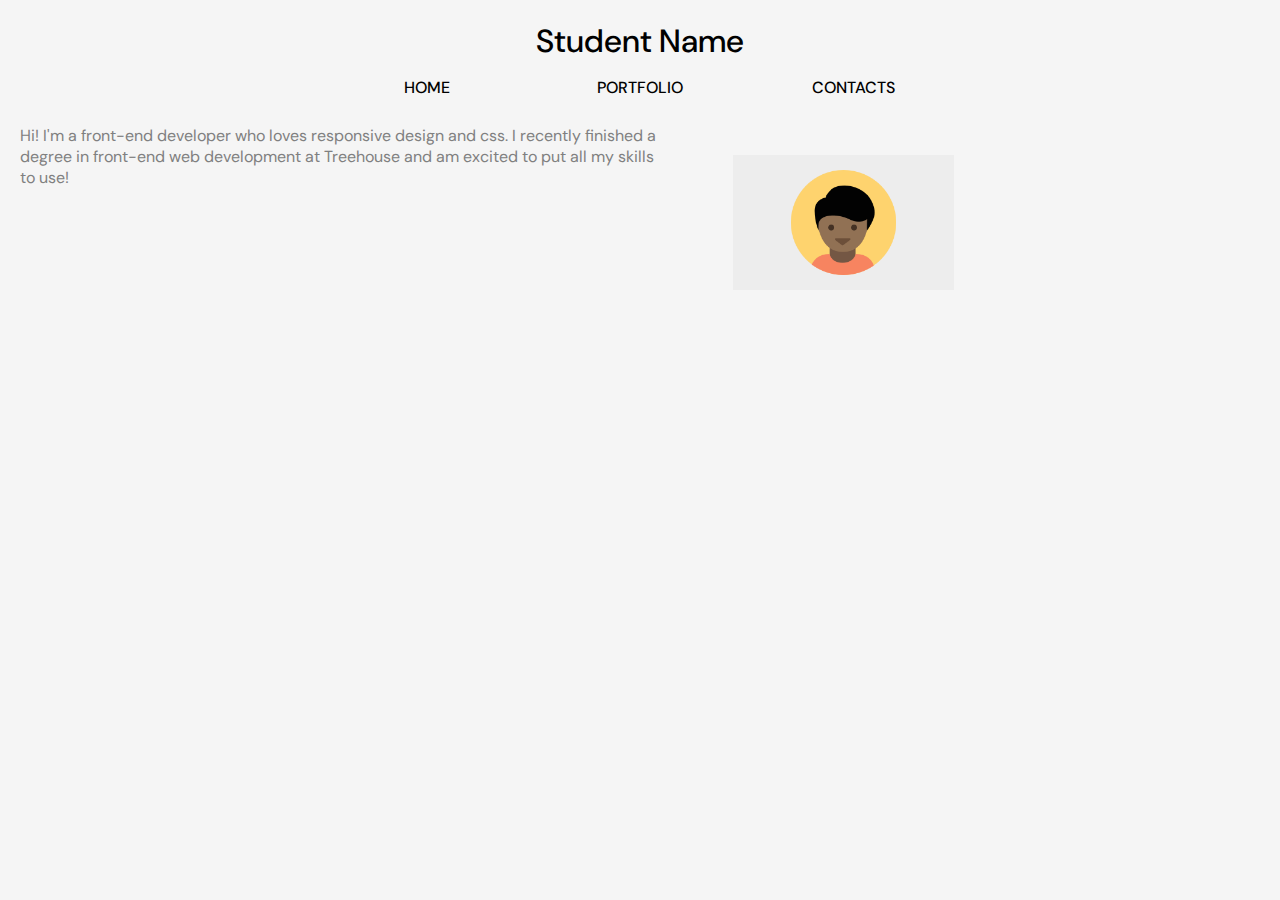
==== index.html @ d5ac55b6 "working on header" ====
<!DOCTYPE html>
<html lang="en">
	<head>
		<meta charset="UTF-8">
		<meta http-equiv="X-UA-Compatible" content="IE=edge">
		<meta content="width=device-width, initial-scale=1" name="viewport" />
		<link rel="stylesheet" href="css/style.css">
		<link rel="preconnect" href="https://fonts.gstatic.com">
		<link href="https://fonts.googleapis.com/css2?family=DM+Sans:wght@400;500&display=swap" rel="stylesheet"> 
		<title>Document</title>
	</head>
	<body>
		<header>
			<div class-"flex-grid name-container">
				<div class="col name">Student Name</div>
			</div>
			<div class="flex-grid links">
				<div class="col">HOME</div>
				<div class="col">PORTFOLIO</div>
				<div class="col">CONTACTS</div>
			</div>
			<div class="row">
				<div class="flex-grid profile">
					<img class="profile-pic" src="images/responsive-layout-profile.png" alt="">
				</div>
				<div class="flex-grid intro">Hi! I'm a front-end developer who loves responsive design and css. I recently finished a degree in front-end web development at Treehouse and am excited to put all my skills to use!</div>
			</div>
		</header>
	</body>
</html>
---- css/style.css ----
* {
    box-sizing: border-box;
}
body{
    margin:0;
    padding:0;
    font-family: "DM Sans", sans-serif;
}
header {
    display: flex;
    flex-direction: column;
    width: 100%;
    height: 100vh;
    background-color: whitesmoke;
}
.flex-grid {
    display: flex;
    margin: 0 0 20px 0;
    justify-content: center;
}
.col {
    padding: 20px;
}
.flex-grid .col {
    flex: 1;
    margin-top: .5rem;
}
.flex-grid-thirds {
    display: flex;
    justify-content: space-between;
}
.flex-grid-thirds .col {
    width: 32%;
}
.name {
    text-align: center;
    font-weight: 500;
    font-size: 2rem;
    margin-bottom: -20px;
}
.links {
    flex-direction: column;
    align-items: center;
}
.links .col {
    font-weight: 500;
    text-align: center;
    padding: 7px;
    width: 90%;
    background-color: white;
}
.profile-pic {
    justify-content: center;
    margin-top: 30px;
    width: 60%;
    height: auto;
}
.intro {
    text-align: center;
    color: gray;
}

@media screen and (min-width: 768px) {
    header {
        align-items: center;
    }
    .links {
        flex-direction: row;
        width: 50%;
    }
    .links .col {
        background: none;
    }
    .flex-grid .profile {
        align-self: flex-end;
    }
    .name-container {
        width: 100%;
    }
    .profile {
        order: 1;
    }
    .row {
        display: flex;
        flex-direction: row;
    }
    .intro {
        margin-left: 20px;
        width: 50%;
        text-align: left;
    }
}
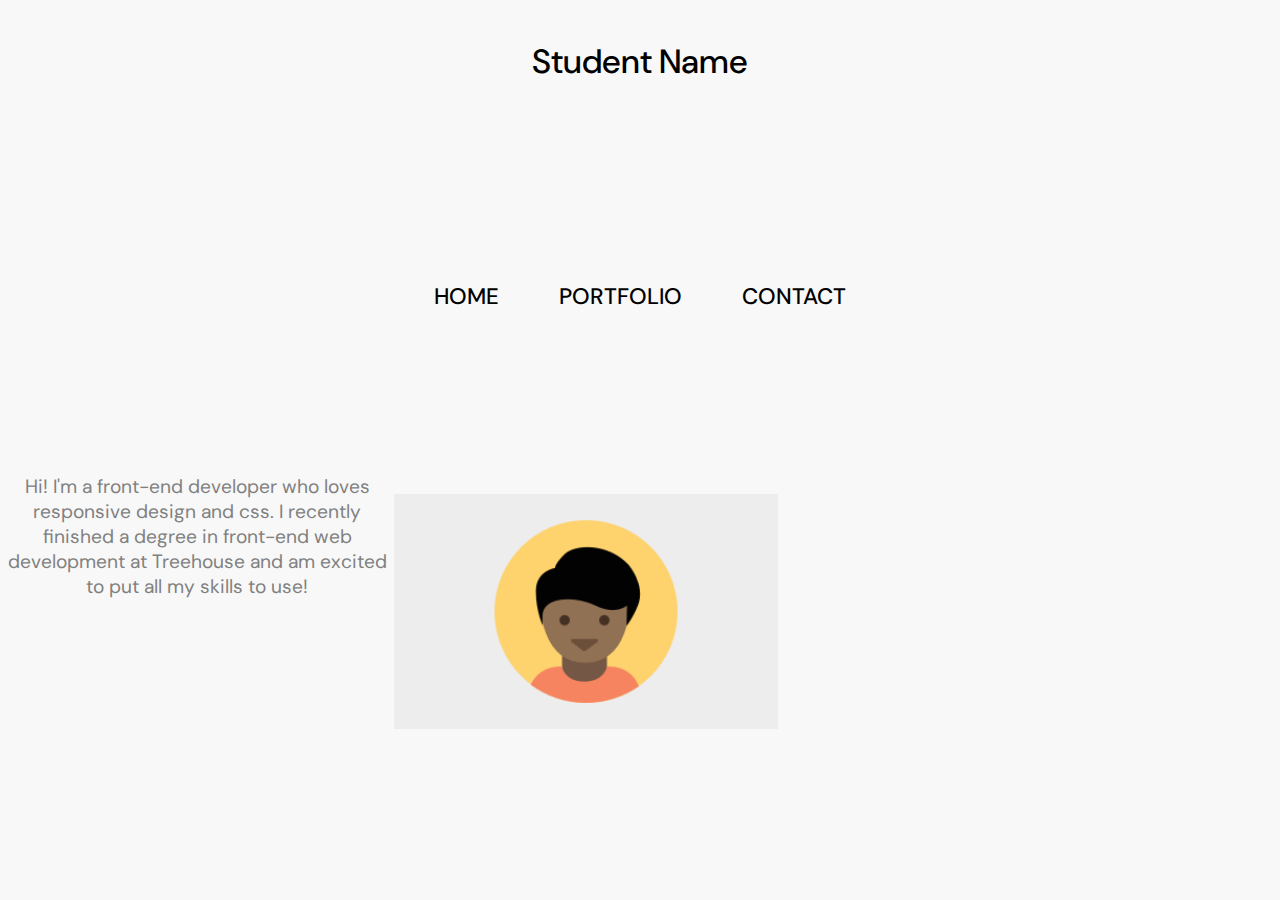
==== commit 701d9f0c: "started again" ====
--- a/index.html
+++ b/index.html
@@ -11,20 +11,14 @@
 	</head>
 	<body>
 		<header>
-			<div class-"flex-grid name-container">
-				<div class="col name">Student Name</div>
+			<div class="name">Student Name</div>
+			<div class="links">
+				<div class="link">HOME</div>
+				<div class="link">PORTFOLIO</div>
+				<div class="link">CONTACT</div>
 			</div>
-			<div class="flex-grid links">
-				<div class="col">HOME</div>
-				<div class="col">PORTFOLIO</div>
-				<div class="col">CONTACTS</div>
-			</div>
-			<div class="row">
-				<div class="flex-grid profile">
-					<img class="profile-pic" src="images/responsive-layout-profile.png" alt="">
-				</div>
-				<div class="flex-grid intro">Hi! I'm a front-end developer who loves responsive design and css. I recently finished a degree in front-end web development at Treehouse and am excited to put all my skills to use!</div>
-			</div>
+			<img class="profile-pic" src="images\responsive-layout-profile.png" alt="">
+			<div class="intro">Hi! I'm a front-end developer who loves responsive design and css. I recently finished a degree in front-end web development at Treehouse and am excited to put all my skills to use!</div>
 		</header>
 	</body>
 </html>--- a/css/style.css
+++ b/css/style.css
@@ -9,91 +9,69 @@
 header {
     display: flex;
     flex-direction: column;
-    width: 100%;
+    align-items: center;
+    width: 100vw;
     height: 100vh;
-    background-color: whitesmoke;
+    background-color: #F8F8F8;
 }
-.flex-grid {
-    display: flex;
-    margin: 0 0 20px 0;
-    justify-content: center;
-}
-.col {
-    padding: 20px;
-}
-.flex-grid .col {
-    flex: 1;
-    margin-top: .5rem;
-}
-.flex-grid-thirds {
-    display: flex;
-    justify-content: space-between;
-}
-.flex-grid-thirds .col {
-    width: 32%;
+header div {
+    margin: 5px;
 }
 .name {
-    text-align: center;
+    font-size: 2.1rem;
     font-weight: 500;
-    font-size: 2rem;
-    margin-bottom: -20px;
 }
 .links {
+    display: flex;
     flex-direction: column;
     align-items: center;
+    width: 100%;
 }
-.links .col {
+.link {
     font-weight: 500;
+    font-size: 1.4rem;
     text-align: center;
-    padding: 7px;
+    background-color: white;
     width: 90%;
-    background-color: white;
+    padding: 3px 0px;
 }
 .profile-pic {
-    justify-content: center;
-    margin-top: 30px;
-    width: 60%;
+    width: 70%;
     height: auto;
+    margin-top: 25px;
+    margin-bottom: 20px;
 }
 .intro {
+    color: gray;
     text-align: center;
-    color: gray;
+    font-size: 1.2rem;
 }
-
 @media screen and (min-width: 768px) {
     header {
-        align-items: center;
+        flex-direction: row;
+        align-items: flex-start;
+        flex-wrap: wrap;
+    }
+    .name {
+        width: 100%;
+        text-align: center;
+        margin: 40px 0px;
     }
     .links {
         flex-direction: row;
-        width: 50%;
+        justify-content: center;
     }
-    .links .col {
-        background: none;
-    }
-    .flex-grid .profile {
-        align-self: flex-end;
-    }
-    .name-container {
-        width: 100%;
-    }
-    .profile {
-        order: 1;
-    }
-    .row {
-        display: flex;
-        flex-direction: row;
+    .link {
+        background-color: transparent;
+        width: auto;
+        margin: 0px 30px;
     }
     .intro {
-        margin-left: 20px;
-        width: 50%;
-        text-align: left;
+        width: 30%;
     }
-}
-
-
-
+    .profile-pic {
+        width: 30%;
+        order: 2;
+    }
+}   
   
-  
-  
-  
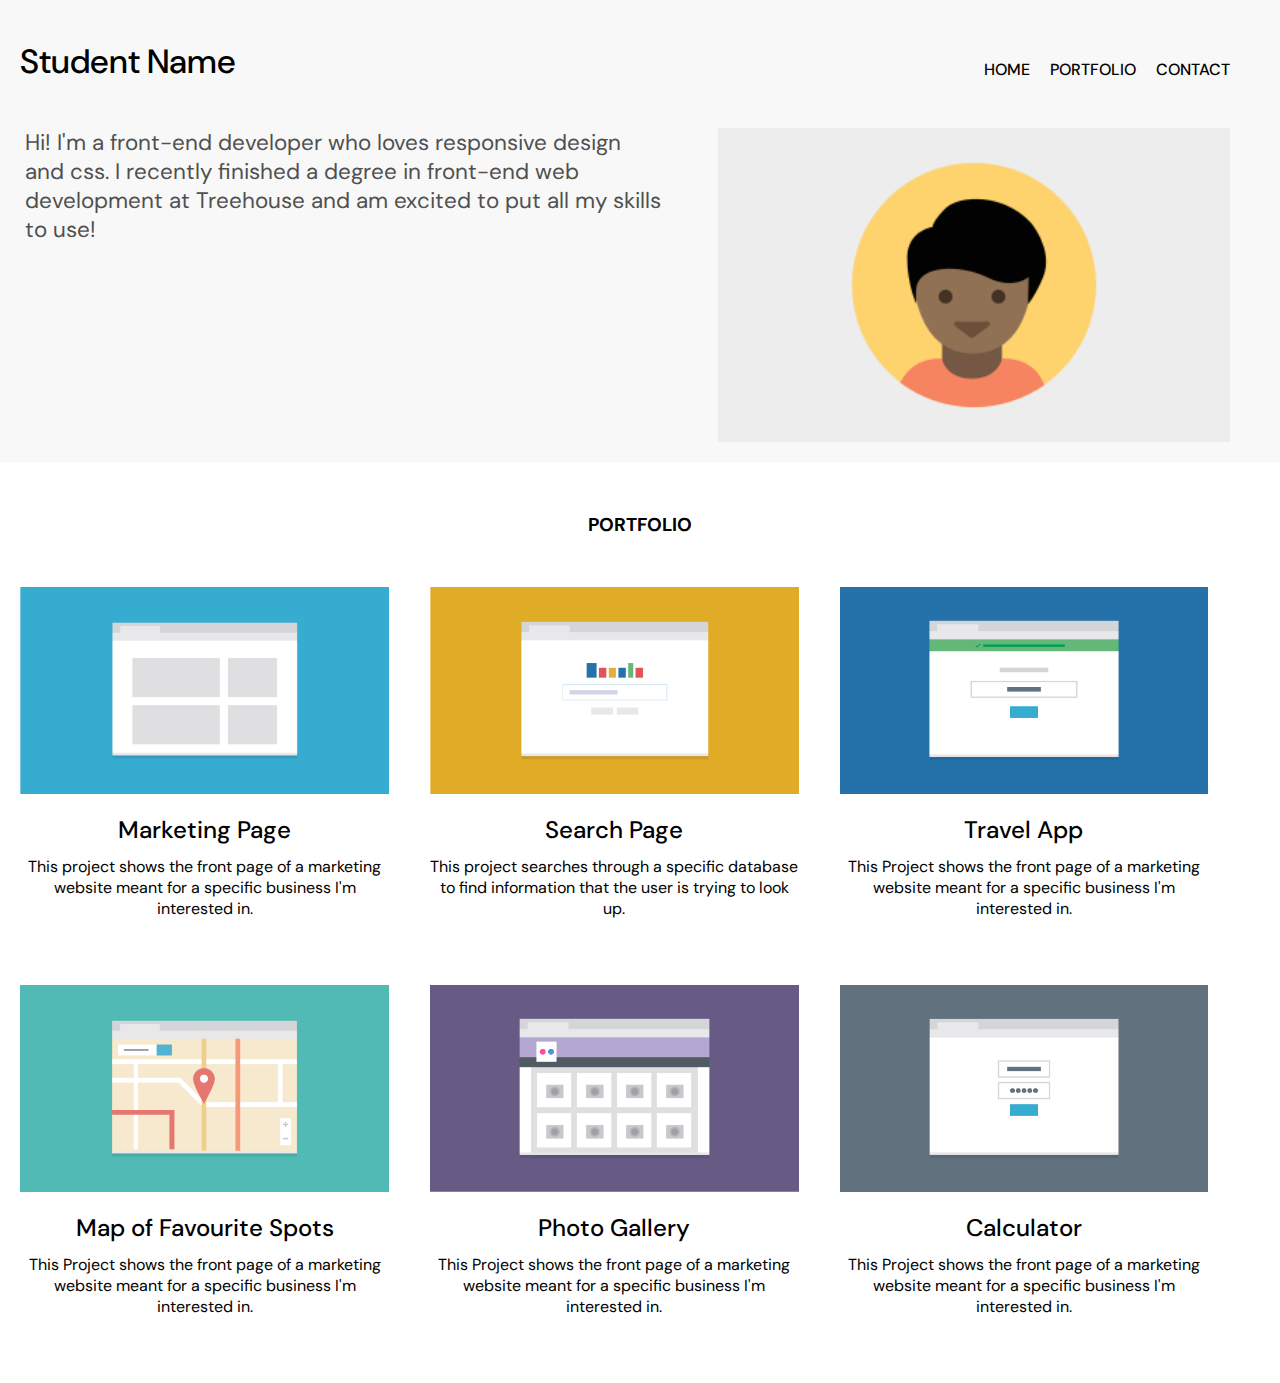
==== commit 95410511: "Added Contents" ====
--- a/index.html
+++ b/index.html
@@ -20,5 +20,39 @@
 			<img class="profile-pic" src="images\responsive-layout-profile.png" alt="">
 			<div class="intro">Hi! I'm a front-end developer who loves responsive design and css. I recently finished a degree in front-end web development at Treehouse and am excited to put all my skills to use!</div>
 		</header>
+		<main>
+			<h3 id="portfolio">PORTFOLIO</h3>
+			<article>
+				<img class="portfolio-images" src="images\portfolio-1.png" alt="">
+				<h2>Marketing Page</h2>
+				<p>This project shows the front page of a marketing website meant for a specific business I'm interested in.</p>
+			</article>
+			<article>
+				<img class="portfolio-images" src="images\portfolio-2.png" alt="">
+				<h2>Search Page</h2>
+				<p>This project searches through a specific database to find information that the user is trying to look up. </p>
+			</article>	
+			<article>
+				<img class="portfolio-images" src="images\portfolio-3.png" alt="">
+				<h2>Travel App</h2>
+				<p>This Project shows the front page of a marketing website meant for a specific business I'm interested in.</p>
+			</article>	
+			<article>
+				<img class="portfolio-images" src="images\portfolio-4.png" alt="">
+				<h2>Map of Favourite Spots</h2>
+				<p>This Project shows the front page of a marketing website meant for a specific business I'm interested in.</p>
+			</article>	
+			<article>
+				<img class="portfolio-images" src="images\portfolio-5.png" alt="">
+				<h2>Photo Gallery</h2>
+				<p>This Project shows the front page of a marketing website meant for a specific business I'm interested in.</p>
+			</article>	
+			<article>
+				<img class="portfolio-images" src="images\portfolio-6.png" alt="">
+				<h2>Calculator</h2>
+				<p>This Project shows the front page of a marketing website meant for a specific business I'm interested in.</p>
+			</article>			
+		</main>
+
 	</body>
 </html>--- a/css/style.css
+++ b/css/style.css
@@ -11,11 +11,28 @@
     flex-direction: column;
     align-items: center;
     width: 100vw;
-    height: 100vh;
+    height: auto;
     background-color: #F8F8F8;
 }
 header div {
     margin: 5px;
+}
+main {
+    display: flex;
+    flex-direction: column;
+    align-items: center;
+}
+h2 {
+    font-weight: 500;
+}
+p {
+    width: 90%;
+    text-align: center;
+}
+article {
+    display: flex;
+    flex-direction: column;
+    align-items: center;
 }
 .name {
     font-size: 2.1rem;
@@ -46,11 +63,33 @@
     text-align: center;
     font-size: 1.2rem;
 }
+.portfolio-images {
+    width: 90%;
+    max-width: 400px;
+}
+#portfolio {
+    margin: 50px 0px;
+}
+
 @media screen and (min-width: 768px) {
     header {
         flex-direction: row;
         align-items: flex-start;
         flex-wrap: wrap;
+        align-content: flex-start;
+        height: auto;
+    }
+    main {
+        flex-direction: row;
+        flex-wrap: wrap;
+    }
+    article {
+        width: 49%;
+        margin-bottom: 50px;
+        justify-content: flex-start;
+    }
+    h2 {
+        margin-bottom: -5px;
     }
     .name {
         width: 100%;
@@ -60,6 +99,8 @@
     .links {
         flex-direction: row;
         justify-content: center;
+        margin-top: -10px;
+        margin-bottom: 40px;
     }
     .link {
         background-color: transparent;
@@ -67,11 +108,49 @@
         margin: 0px 30px;
     }
     .intro {
-        width: 30%;
+        width: 50%;
+        margin-left: 25px;
+        text-align: left;
+        font-size: 1.4rem;
     }
     .profile-pic {
-        width: 30%;
+        width: 40%;
         order: 2;
+        margin-top: 5px;
+        margin-left: auto;
+        margin-right: 25px;
+    }
+    #portfolio {
+        width: 100%;
+        text-align: center;
     }
 }   
+@media screen and (min-width: 1024px) {
+    article {
+        width: 32%;
+    }
+    .name {
+        width: 50%;
+        margin-left: 20px;
+        text-align: left;
+    }
+    .links {
+        width: auto;
+        margin: 40px 0px;
+        margin-left: auto;
+        margin-right: 40px;
+        height: 43px;
+        align-items: flex-end;
+    }
+    .link {
+        font-size: 1rem;
+        margin: 0px 10px;
+    }
+    .intro {
+        color: #505050;
+    }
+    .profile-pic {
+        margin-right: 50px;
+    }
+}
   
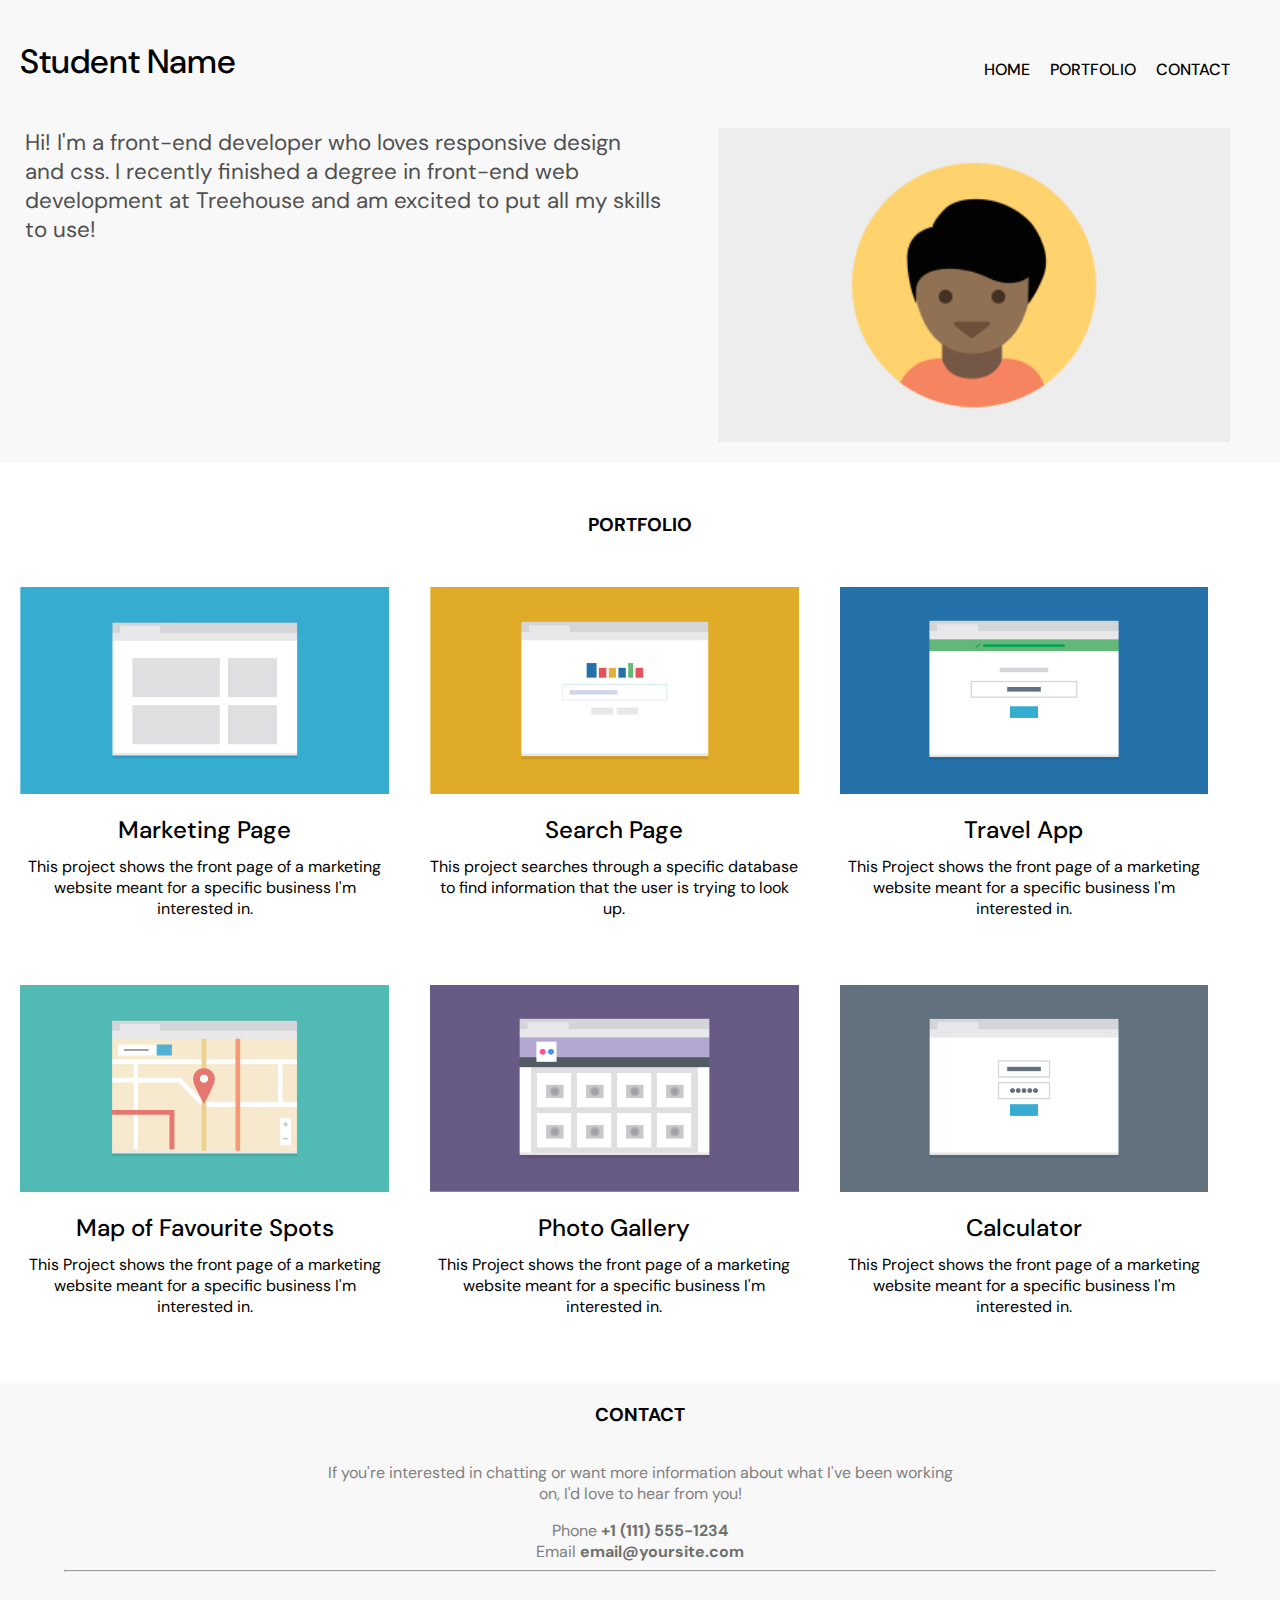
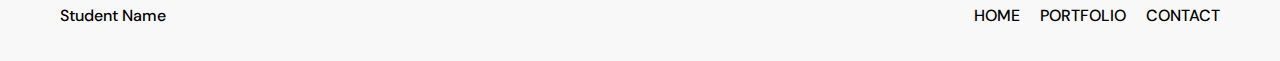
==== commit 28050a38: "footer complete" ====
--- a/index.html
+++ b/index.html
@@ -53,6 +53,20 @@
 				<p>This Project shows the front page of a marketing website meant for a specific business I'm interested in.</p>
 			</article>			
 		</main>
+		<footer>
+			<h3>CONTACT</h3>
+			<p>If you're interested in chatting or want more information about what I've been working on, I'd love to hear from you!</p>
+			<span>Phone <strong>+1 (111) 555-1234</strong></span>
+			<span>Email <strong> email@yoursite.com</strong></span>
+		 	<hr>
+			<div class="footer-links">
+				<div id="footer-name">Student Name</div>
+				<div id="back-to-top">BACK TO TOP</div>
+				<div class="footer-link">HOME</div>
+				<div class="footer-link">PORTFOLIO</div>
+				<div class="footer-link">CONTACT</div>
+			</div>
+		</footer>
 
 	</body>
 </html>--- a/css/style.css
+++ b/css/style.css
@@ -33,6 +33,25 @@
     display: flex;
     flex-direction: column;
     align-items: center;
+}
+footer {
+    background-color: #F8F8F8;
+    display: flex;
+    flex-direction: column;
+    align-items: center;
+}
+footer p {
+    color: gray;
+}
+span {
+    color: gray;
+}
+span strong {
+    color:  #707070;
+}
+hr {
+    width: 90%;
+    color: whitesmoke;
 }
 .name {
     font-size: 2.1rem;
@@ -66,6 +85,19 @@
 .portfolio-images {
     width: 90%;
     max-width: 400px;
+}
+.footer-links {
+    width: 100%;
+    display: flex;
+    justify-content: space-between;
+}
+.footer-links div {
+    font-weight: 500;
+    margin: 0 20px;
+    margin-bottom: 10px;
+}
+.footer-link {
+    display: none;
 }
 #portfolio {
     margin: 50px 0px;
@@ -91,6 +123,9 @@
     h2 {
         margin-bottom: -5px;
     }
+    footer p {
+        width: 70%;
+    }
     .name {
         width: 100%;
         text-align: center;
@@ -120,14 +155,33 @@
         margin-left: auto;
         margin-right: 25px;
     }
+    .footer-links {
+        justify-content: flex-end;
+    }
+    .footer-link {
+        display: block;
+    }
+    .footer-links div {
+        margin: 0 10px;
+        margin-bottom: 10px;
+    }
+    #footer-name {
+        margin-right: auto;
+    }
     #portfolio {
         width: 100%;
         text-align: center;
+    }
+    #back-to-top {
+        display: none;
     }
 }   
 @media screen and (min-width: 1024px) {
     article {
         width: 32%;
+    }
+    footer p {
+        width: 50%;
     }
     .name {
         width: 50%;
@@ -152,5 +206,8 @@
     .profile-pic {
         margin-right: 50px;
     }
+    .footer-links {
+        padding: 25px 50px;
+    }
 }
   
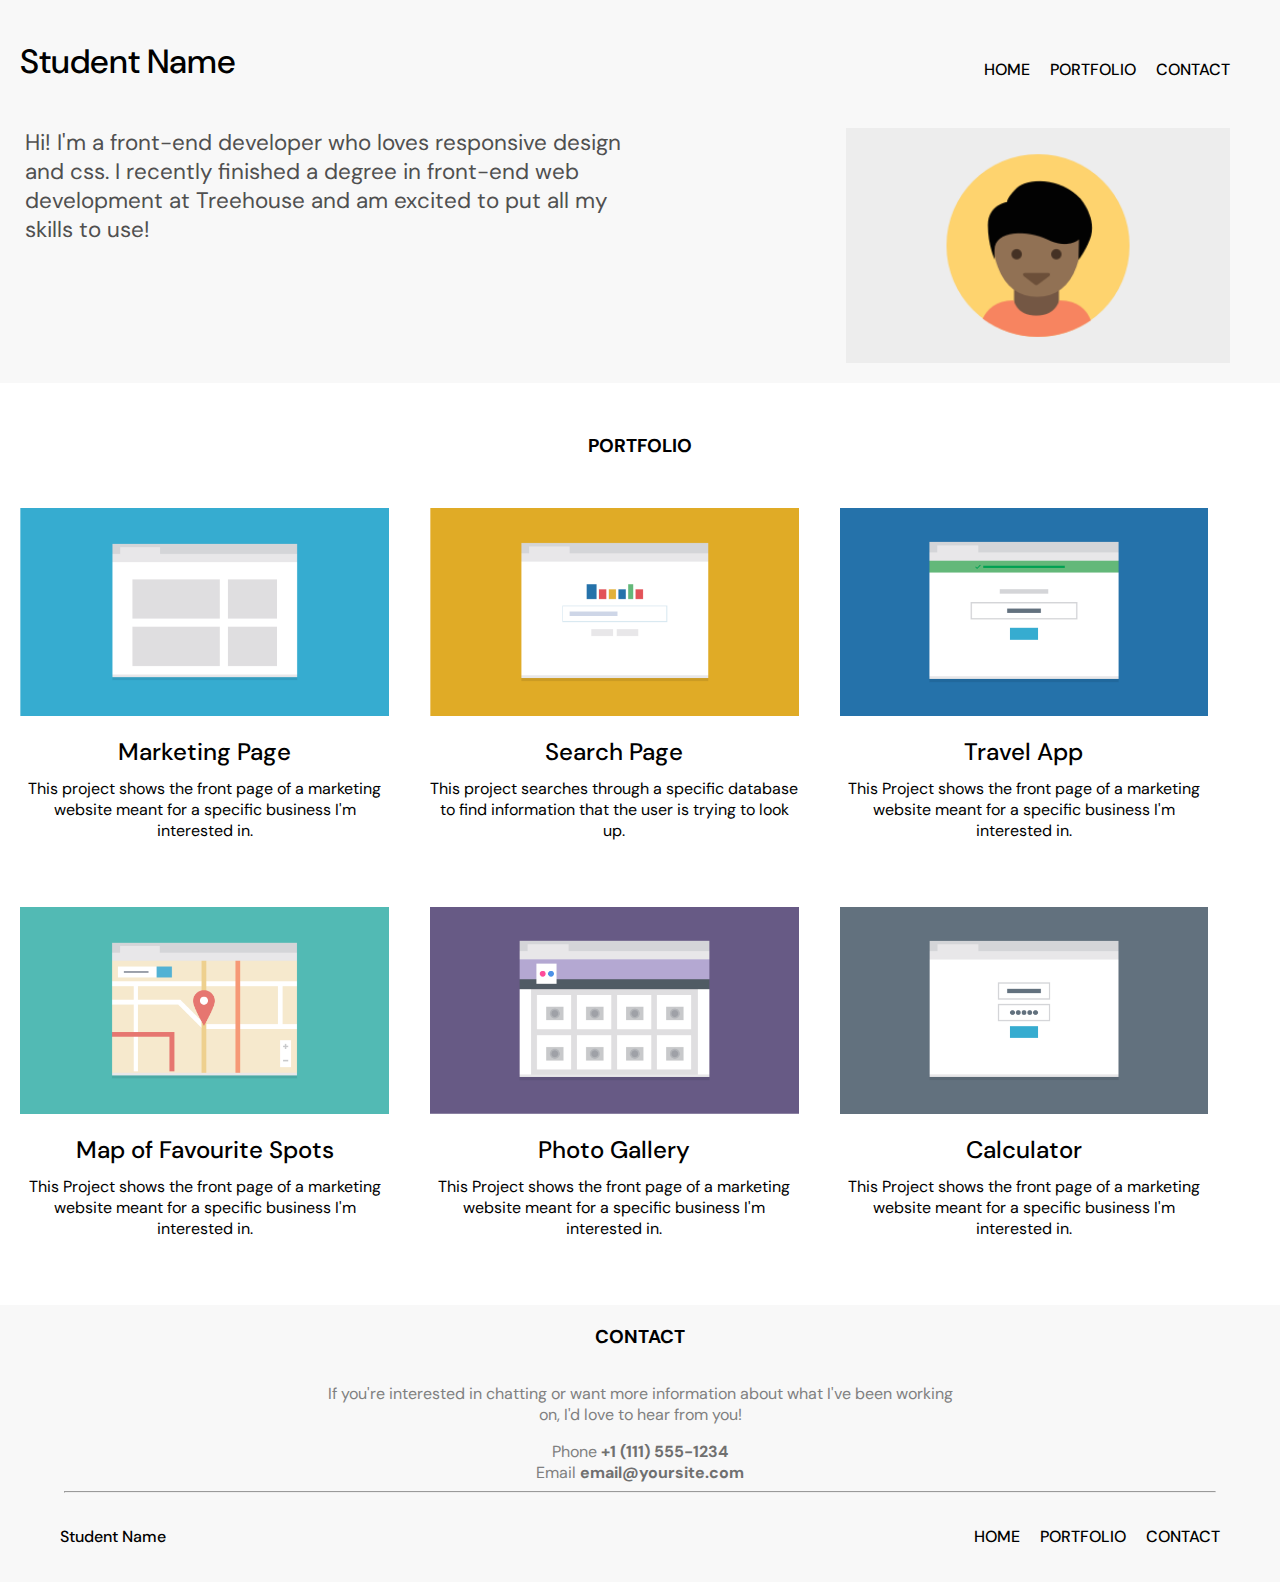
==== commit 07c659c3: "added links - ready for overlook" ====
--- a/index.html
+++ b/index.html
@@ -13,9 +13,9 @@
 		<header>
 			<div class="name">Student Name</div>
 			<div class="links">
-				<div class="link">HOME</div>
-				<div class="link">PORTFOLIO</div>
-				<div class="link">CONTACT</div>
+				<a href="#top"><div class="link">HOME</div></a>
+				<a href="#portfolio"><div class="link">PORTFOLIO</div></a>
+				<a href="#contact"><div class="link">CONTACT</div></a>
 			</div>
 			<img class="profile-pic" src="images\responsive-layout-profile.png" alt="">
 			<div class="intro">Hi! I'm a front-end developer who loves responsive design and css. I recently finished a degree in front-end web development at Treehouse and am excited to put all my skills to use!</div>
@@ -54,17 +54,17 @@
 			</article>			
 		</main>
 		<footer>
-			<h3>CONTACT</h3>
+			<h3 id="contact">CONTACT</h3>
 			<p>If you're interested in chatting or want more information about what I've been working on, I'd love to hear from you!</p>
 			<span>Phone <strong>+1 (111) 555-1234</strong></span>
 			<span>Email <strong> email@yoursite.com</strong></span>
 		 	<hr>
 			<div class="footer-links">
 				<div id="footer-name">Student Name</div>
-				<div id="back-to-top">BACK TO TOP</div>
-				<div class="footer-link">HOME</div>
-				<div class="footer-link">PORTFOLIO</div>
-				<div class="footer-link">CONTACT</div>
+				<a class="back-to-top" href="#top"><div id="back-to-top">BACK TO TOP</div></a>
+				<a class="hidden" href="#top"><div class="footer-link">HOME</div></a>
+				<a class="hidden" href="#portfolio"><div class="footer-link">PORTFOLIO</div></a>
+				<a class="hidden" href="#contact"><div class="footer-link">CONTACT</div></a>
 			</div>
 		</footer>
 
--- a/css/style.css
+++ b/css/style.css
@@ -53,6 +53,16 @@
     width: 90%;
     color: whitesmoke;
 }
+header a {
+    display: block;
+    width: 90%;
+    color: black;
+    text-decoration: none;
+}
+footer a {
+    color: black;
+    text-decoration: none;
+}
 .name {
     font-size: 2.1rem;
     font-weight: 500;
@@ -68,7 +78,6 @@
     font-size: 1.4rem;
     text-align: center;
     background-color: white;
-    width: 90%;
     padding: 3px 0px;
 }
 .profile-pic {
@@ -97,6 +106,9 @@
     margin-bottom: 10px;
 }
 .footer-link {
+    display: none;
+}
+.hidden {
     display: none;
 }
 #portfolio {
@@ -143,7 +155,7 @@
         margin: 0px 30px;
     }
     .intro {
-        width: 50%;
+        width: 49%;
         margin-left: 25px;
         text-align: left;
         font-size: 1.4rem;
@@ -153,7 +165,7 @@
         order: 2;
         margin-top: 5px;
         margin-left: auto;
-        margin-right: 25px;
+        margin-right: 50px;
     }
     .footer-links {
         justify-content: flex-end;
@@ -174,6 +186,9 @@
     }
     #back-to-top {
         display: none;
+    }
+    .hidden {
+        display: contents;
     }
 }   
 @media screen and (min-width: 1024px) {
@@ -202,9 +217,10 @@
     }
     .intro {
         color: #505050;
+        
     }
     .profile-pic {
-        margin-right: 50px;
+        width: 30%; 
     }
     .footer-links {
         padding: 25px 50px;
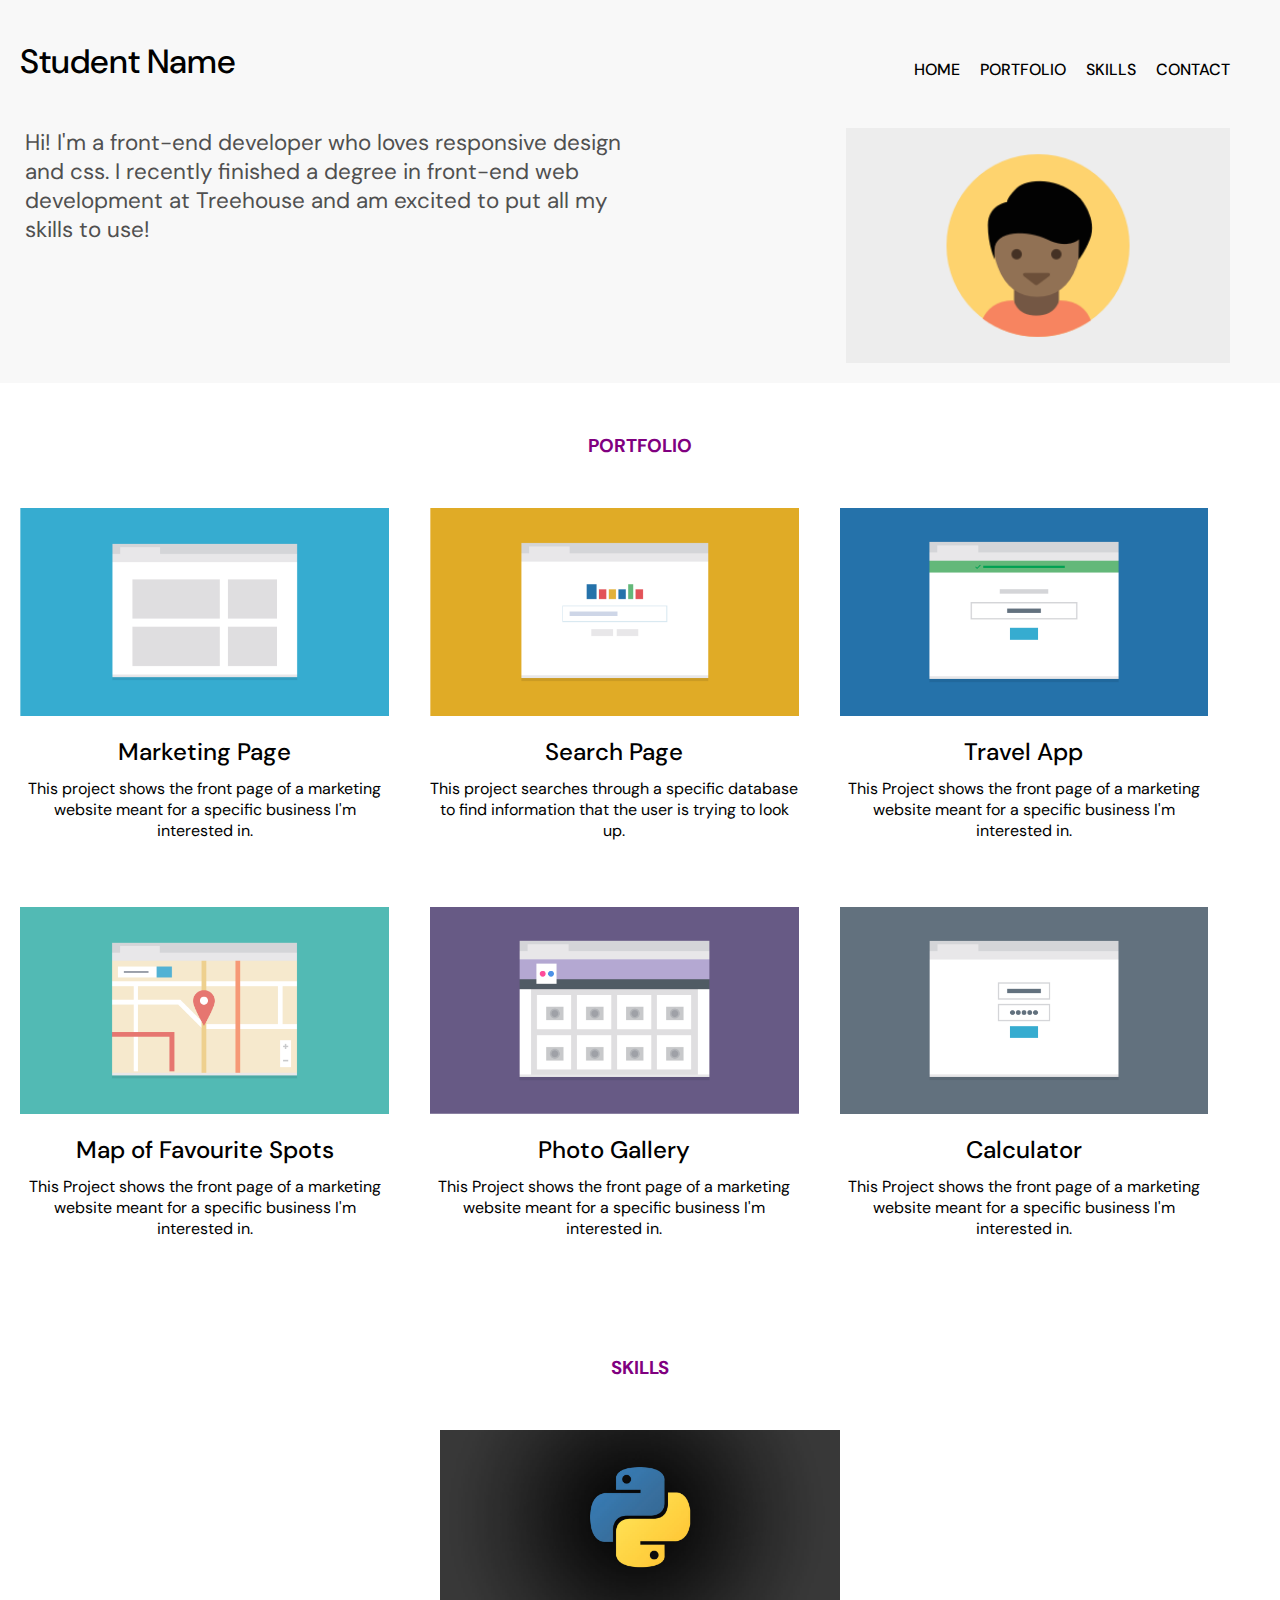
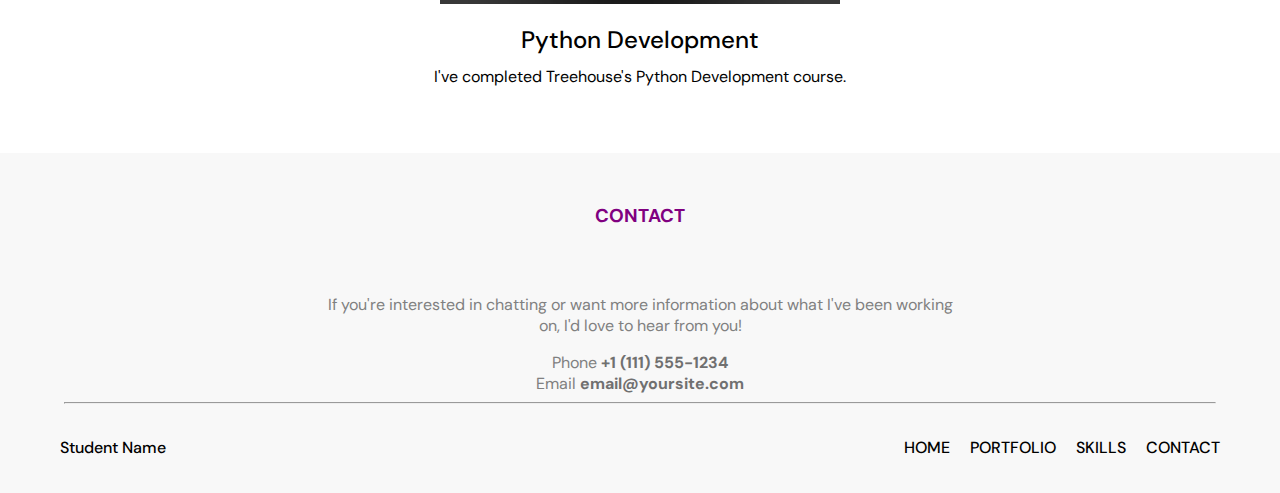
==== commit 0056785c: "added Exceeds requirements" ====
--- a/index.html
+++ b/index.html
@@ -12,45 +12,54 @@
 	<body>
 		<header>
 			<div class="name">Student Name</div>
-			<div class="links">
-				<a href="#top"><div class="link">HOME</div></a>
-				<a href="#portfolio"><div class="link">PORTFOLIO</div></a>
-				<a href="#contact"><div class="link">CONTACT</div></a>
-			</div>
-			<img class="profile-pic" src="images\responsive-layout-profile.png" alt="">
+			<nav>
+				<div class="links">
+					<a href="#top"><div class="link">HOME</div></a>
+					<a href="#portfolio"><div class="link">PORTFOLIO</div></a>
+					<a href="#skills"><div class="link">SKILLS</div></a>
+					<a href="#contact"><div class="link">CONTACT</div></a>
+				</div>
+			</nav>
+			<img class="profile-pic" src="images/responsive-layout-profile.png" alt="">
 			<div class="intro">Hi! I'm a front-end developer who loves responsive design and css. I recently finished a degree in front-end web development at Treehouse and am excited to put all my skills to use!</div>
 		</header>
 		<main>
 			<h3 id="portfolio">PORTFOLIO</h3>
 			<article>
-				<img class="portfolio-images" src="images\portfolio-1.png" alt="">
+				<img class="portfolio-images" src="images/portfolio-1.png" alt="">
 				<h2>Marketing Page</h2>
 				<p>This project shows the front page of a marketing website meant for a specific business I'm interested in.</p>
 			</article>
 			<article>
-				<img class="portfolio-images" src="images\portfolio-2.png" alt="">
+				<img class="portfolio-images" src="images/portfolio-2.png" alt="">
 				<h2>Search Page</h2>
 				<p>This project searches through a specific database to find information that the user is trying to look up. </p>
 			</article>	
 			<article>
-				<img class="portfolio-images" src="images\portfolio-3.png" alt="">
+				<img class="portfolio-images" src="images/portfolio-3.png" alt="">
 				<h2>Travel App</h2>
 				<p>This Project shows the front page of a marketing website meant for a specific business I'm interested in.</p>
 			</article>	
 			<article>
-				<img class="portfolio-images" src="images\portfolio-4.png" alt="">
+				<img class="portfolio-images" src="images/portfolio-4.png" alt="">
 				<h2>Map of Favourite Spots</h2>
 				<p>This Project shows the front page of a marketing website meant for a specific business I'm interested in.</p>
 			</article>	
 			<article>
-				<img class="portfolio-images" src="images\portfolio-5.png" alt="">
+				<img class="portfolio-images" src="images/portfolio-5.png" alt="">
 				<h2>Photo Gallery</h2>
 				<p>This Project shows the front page of a marketing website meant for a specific business I'm interested in.</p>
 			</article>	
 			<article>
-				<img class="portfolio-images" src="images\portfolio-6.png" alt="">
+				<img class="portfolio-images" src="images/portfolio-6.png" alt="">
 				<h2>Calculator</h2>
 				<p>This Project shows the front page of a marketing website meant for a specific business I'm interested in.</p>
+			</article>
+			<h3 id="skills">SKILLS</h3>
+			<article class="python">
+				<img class="portfolio-images" src="images/python.jpg" alt="">
+				<h2>Python Development</h2>
+				<p>I've completed Treehouse's Python Development course.</p>
 			</article>			
 		</main>
 		<footer>
@@ -64,9 +73,10 @@
 				<a class="back-to-top" href="#top"><div id="back-to-top">BACK TO TOP</div></a>
 				<a class="hidden" href="#top"><div class="footer-link">HOME</div></a>
 				<a class="hidden" href="#portfolio"><div class="footer-link">PORTFOLIO</div></a>
+				<a class="hidden" href="#skills"><div class="footer-link">SKILLS</div></a>
 				<a class="hidden" href="#contact"><div class="footer-link">CONTACT</div></a>
 			</div>
 		</footer>
 
 	</body>
-</html>+</html>
--- a/css/style.css
+++ b/css/style.css
@@ -63,15 +63,21 @@
     color: black;
     text-decoration: none;
 }
+nav {
+    width: 100%;
+}
 .name {
     font-size: 2.1rem;
     font-weight: 500;
 }
 .links {
-    display: flex;
-    flex-direction: column;
-    align-items: center;
-    width: 100%;
+    margin: 5px 0px;
+    display: flex;
+    flex-direction: column;
+    align-items: center;
+    width: 100%;
+    background-color: #7CB9E8;
+    border-radius: 5px;
 }
 .link {
     font-weight: 500;
@@ -79,6 +85,7 @@
     text-align: center;
     background-color: white;
     padding: 3px 0px;
+    border-radius: 3px;
 }
 .profile-pic {
     width: 70%;
@@ -111,8 +118,12 @@
 .hidden {
     display: none;
 }
-#portfolio {
+h3 {
     margin: 50px 0px;
+    color: purple;
+}
+.python {
+    width: 100%;
 }
 
 @media screen and (min-width: 768px) {
@@ -180,7 +191,7 @@
     #footer-name {
         margin-right: auto;
     }
-    #portfolio {
+    h3 {
         width: 100%;
         text-align: center;
     }
@@ -202,6 +213,10 @@
         width: 50%;
         margin-left: 20px;
         text-align: left;
+    }
+    nav {
+        width: auto;
+        margin-left: auto;
     }
     .links {
         width: auto;
@@ -210,6 +225,7 @@
         margin-right: 40px;
         height: 43px;
         align-items: flex-end;
+        background-color: initial;
     }
     .link {
         font-size: 1rem;
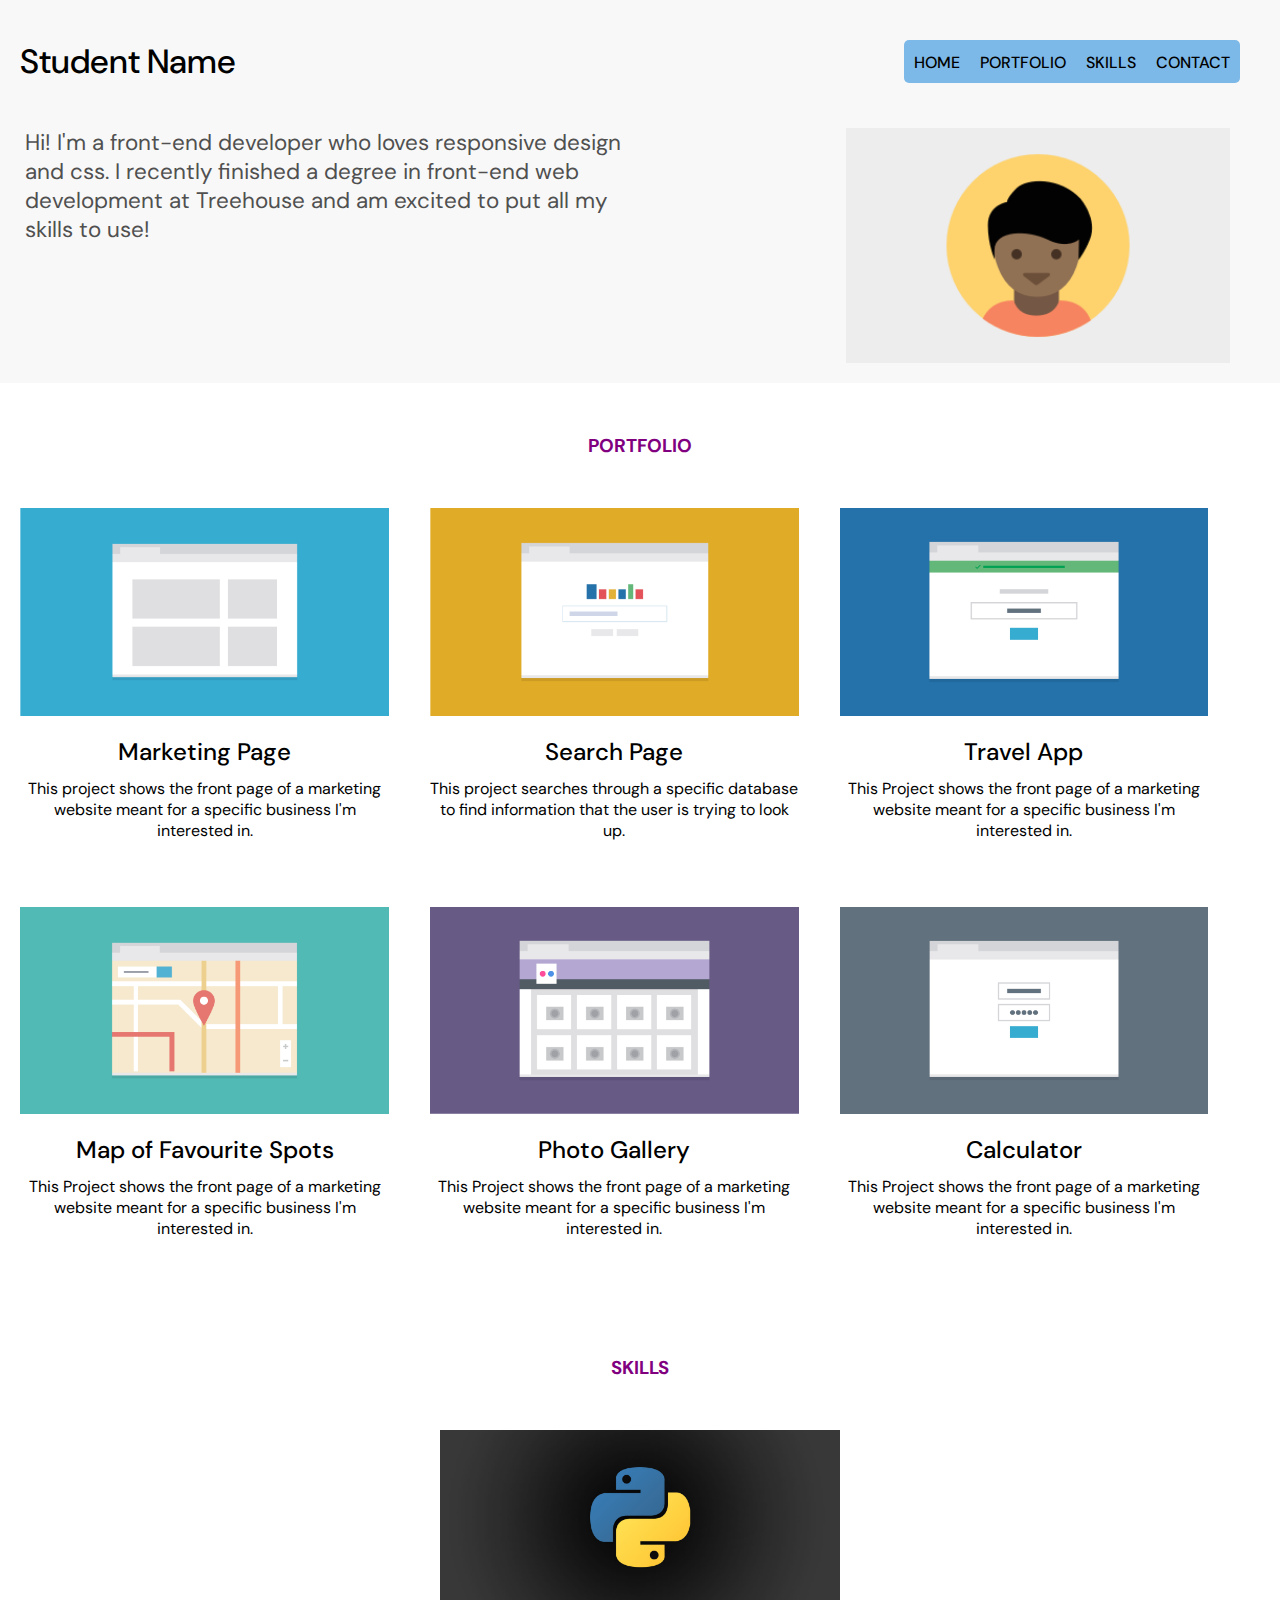
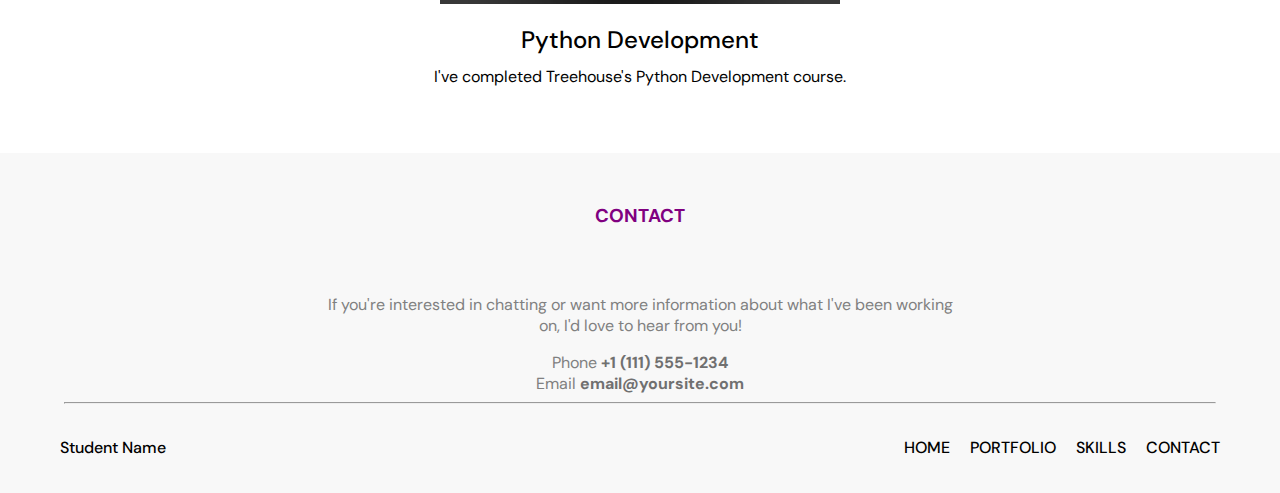
==== commit 6db06a96: "Exceeds fixes" ====
--- a/index.html
+++ b/index.html
@@ -68,14 +68,14 @@
 			<span>Phone <strong>+1 (111) 555-1234</strong></span>
 			<span>Email <strong> email@yoursite.com</strong></span>
 		 	<hr>
-			<div class="footer-links">
+			<nav class="footer-links">
 				<div id="footer-name">Student Name</div>
 				<a class="back-to-top" href="#top"><div id="back-to-top">BACK TO TOP</div></a>
 				<a class="hidden" href="#top"><div class="footer-link">HOME</div></a>
 				<a class="hidden" href="#portfolio"><div class="footer-link">PORTFOLIO</div></a>
 				<a class="hidden" href="#skills"><div class="footer-link">SKILLS</div></a>
 				<a class="hidden" href="#contact"><div class="footer-link">CONTACT</div></a>
-			</div>
+			</nav>
 		</footer>
 
 	</body>
--- a/css/style.css
+++ b/css/style.css
@@ -225,7 +225,9 @@
         margin-right: 40px;
         height: 43px;
         align-items: flex-end;
-        background-color: initial;
+    }
+    .links a {
+        margin-bottom: 7px;
     }
     .link {
         font-size: 1rem;
